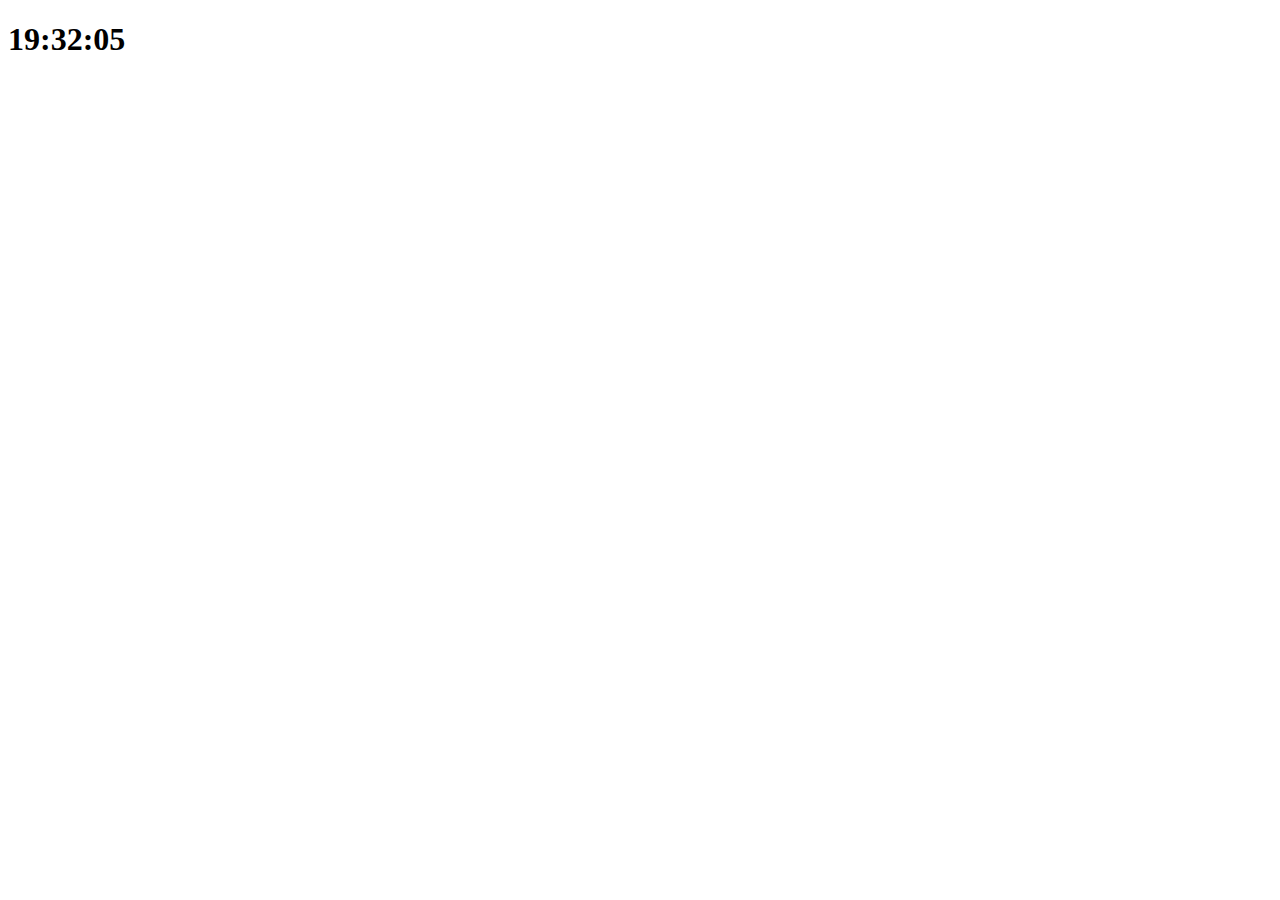
==== src/index.html @ bc289e4f "first commit" ====
<!DOCTYPE html>
<html lang="ko">
  <head>
    <meta charset="UTF-8" />
    <meta http-equiv="X-UA-Compatible" content="IE=edge" />
    <meta name="viewport" content="width=device-width, initial-scale=1.0" />
    <title>Document</title>
    <link rel="stylesheet" href="css/clock.css" />
  </head>
  <body>
    <div class="js-clock">
      <h1>00:00</h1>
    </div>
    <script src="js/clock.js"></script>
  </body>
</html>
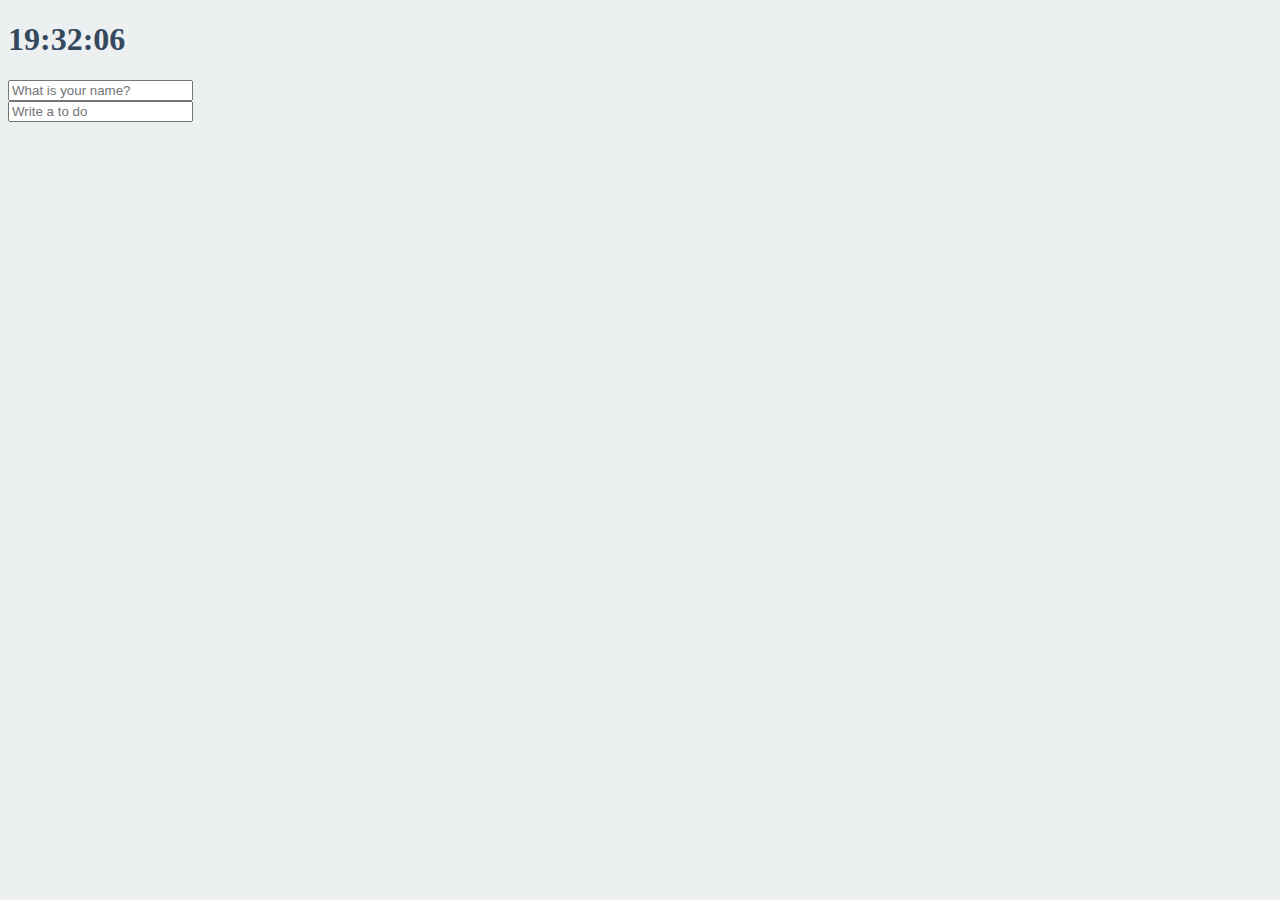
==== commit 296a1cab: "todoList" ====
--- a/src/index.html
+++ b/src/index.html
@@ -11,6 +11,16 @@
     <div class="js-clock">
       <h1>00:00</h1>
     </div>
+    <form class="js-form form">
+      <input type="text" placeholder="What is your name?" />
+    </form>
+    <h4 class="js-greetings greetings"></h4>
+    <form class="js-toDoForm">
+      <input type="text" placeholder="Write a to do" />
+    </form>
+    <ul class="js-toDoList"></ul>
     <script src="js/clock.js"></script>
+    <script src="js/gretting.js"></script>
+    <script src="js/todo.js"></script>
   </body>
 </html>
--- a/src/css/clock.css
+++ b/src/css/clock.css
@@ -0,0 +1,22 @@
+body {
+  background-color: #ecf0f1;
+}
+.btn {
+  cursor: pointer;
+}
+h1 {
+  color: #34495e;
+  transition: color 0.5s ease-in-out;
+}
+.clicked {
+  color: #7f8c8d;
+}
+
+.form,
+.greetings {
+  display: none;
+}
+
+.showing {
+  display: block;
+}
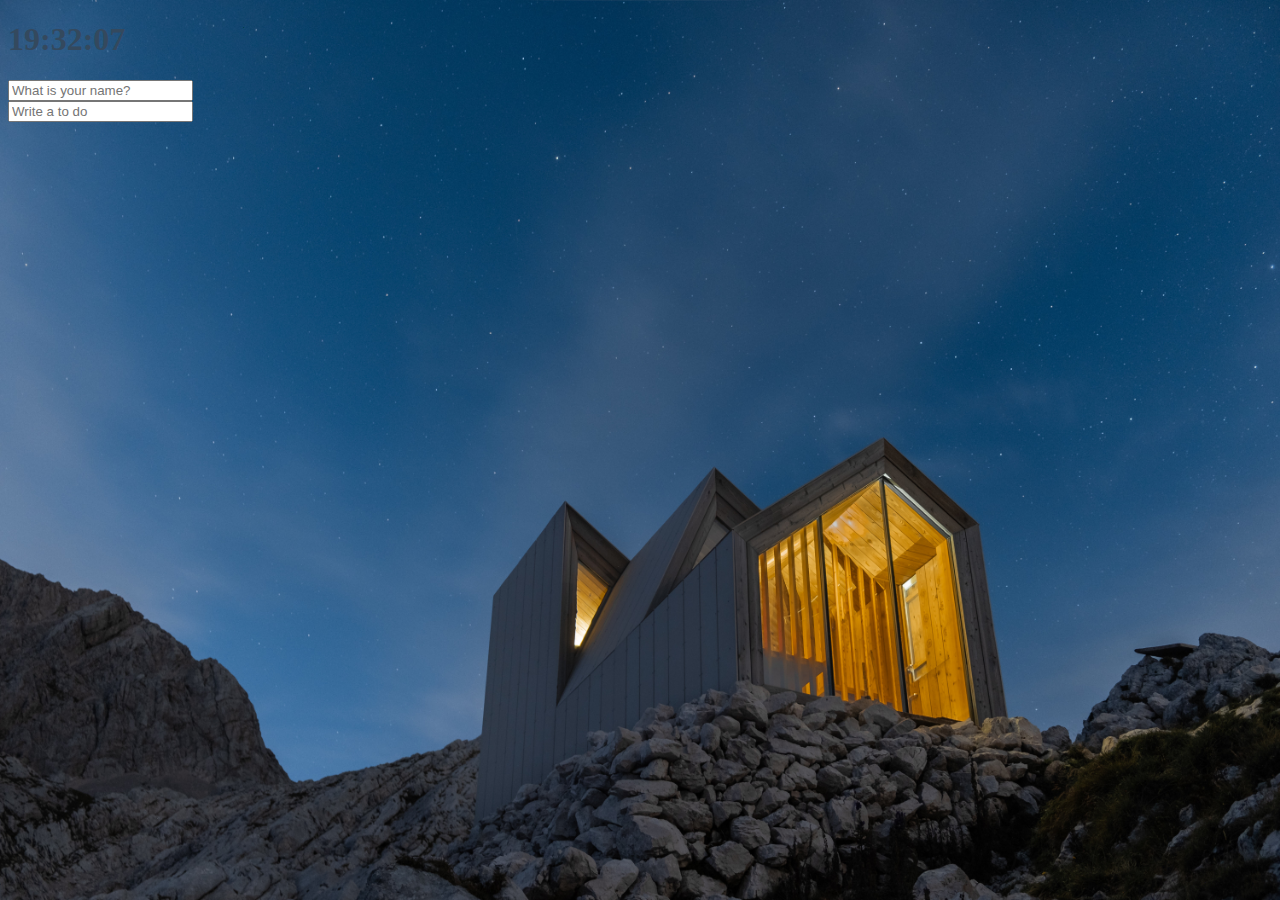
==== commit 3de4d57c: "add background" ====
--- a/src/index.html
+++ b/src/index.html
@@ -5,7 +5,7 @@
     <meta http-equiv="X-UA-Compatible" content="IE=edge" />
     <meta name="viewport" content="width=device-width, initial-scale=1.0" />
     <title>Document</title>
-    <link rel="stylesheet" href="css/clock.css" />
+    <link rel="stylesheet" href="css/styles.css" />
   </head>
   <body>
     <div class="js-clock">
@@ -22,5 +22,6 @@
     <script src="js/clock.js"></script>
     <script src="js/gretting.js"></script>
     <script src="js/todo.js"></script>
+    <script src="js/bg.js"></script>
   </body>
 </html>
--- a/src/css/styles.css
+++ b/src/css/styles.css
@@ -0,0 +1,41 @@
+body {
+  background-color: #2f3640;
+}
+.btn {
+  cursor: pointer;
+}
+h1 {
+  color: #34495e;
+  transition: color 0.5s ease-in-out;
+}
+.clicked {
+  color: #7f8c8d;
+}
+
+.form,
+.greetings {
+  display: none;
+}
+
+.showing {
+  display: block;
+}
+
+@keyframes fadeIn {
+  from {
+    opacity: 0;
+  }
+  to {
+    opacity: 1;
+  }
+}
+
+.bgImage {
+  position: absolute;
+  top: 0;
+  left: 0;
+  width: 100%;
+  height: 100%;
+  z-index: -1;
+  animation: fadeIn 0.5s linear;
+}
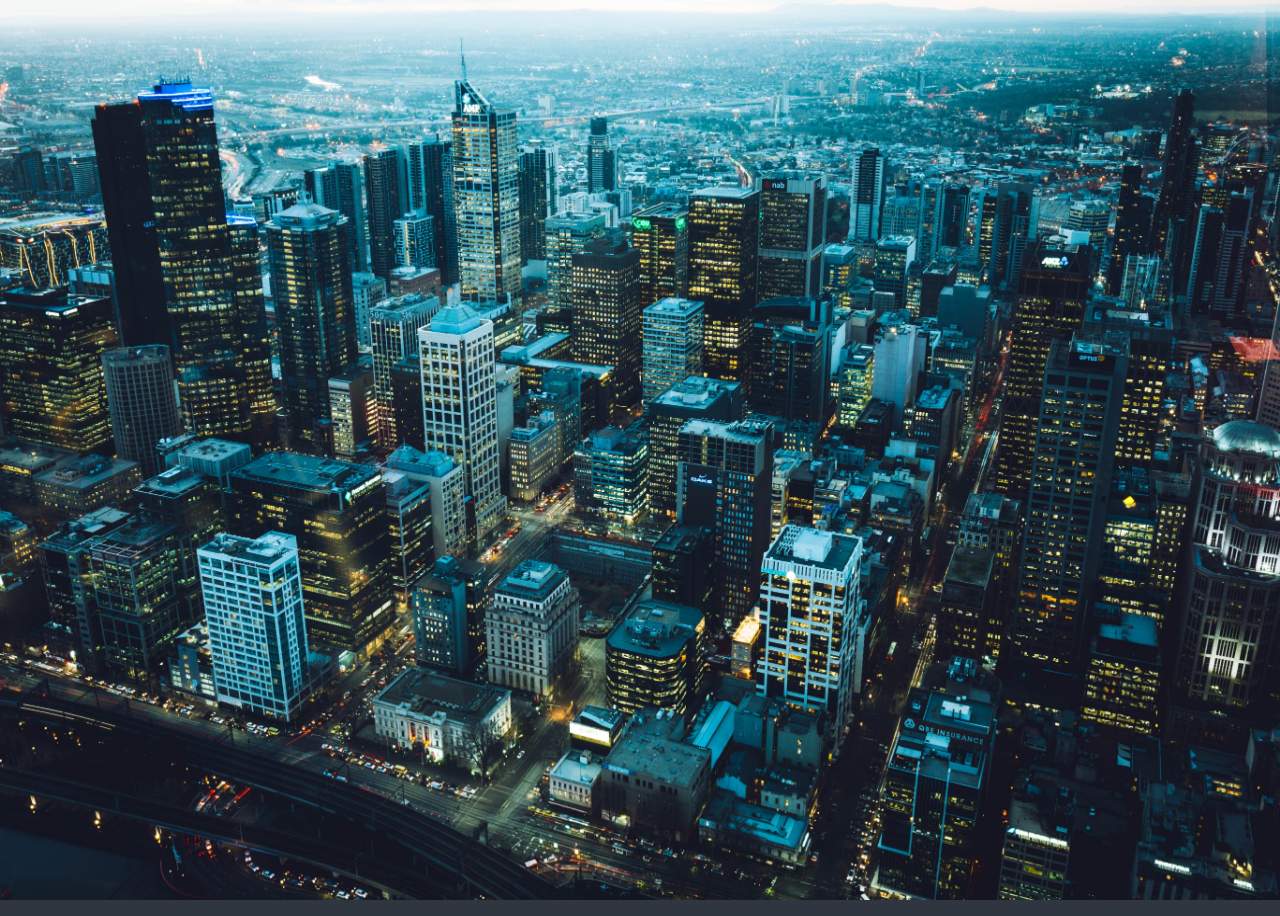
==== commit 2dfaad17: "update css" ====
--- a/src/index.html
+++ b/src/index.html
@@ -8,17 +8,19 @@
     <link rel="stylesheet" href="css/styles.css" />
   </head>
   <body>
-    <div class="js-clock">
-      <h1>00:00</h1>
+    <div class="container">
+      <div class="js-clock clock">
+        <div>00:00:00</div>
+      </div>
+      <form class="js-form form">
+        <input type="text" placeholder="What is your name?" />
+      </form>
+      <div class="js-greetings greetings"></div>
+      <form class="js-toDoForm">
+        <input type="text" placeholder="Write a to do" />
+      </form>
+      <ul class="js-toDoList toDoList"></ul>
     </div>
-    <form class="js-form form">
-      <input type="text" placeholder="What is your name?" />
-    </form>
-    <h4 class="js-greetings greetings"></h4>
-    <form class="js-toDoForm">
-      <input type="text" placeholder="Write a to do" />
-    </form>
-    <ul class="js-toDoList"></ul>
     <script src="js/clock.js"></script>
     <script src="js/gretting.js"></script>
     <script src="js/todo.js"></script>
--- a/src/css/styles.css
+++ b/src/css/styles.css
@@ -1,41 +1,20 @@
+@import "keyframes.css";
+@import "clock.css";
+@import "another.css";
+@import "greetings.css";
+@import "todo.css";
+@import "bg.css";
+
+:root {
+  --white: #ecf0f1;
+}
+
 body {
   background-color: #2f3640;
+  display: flex;
+  justify-content: center;
+  align-items: center;
+  height: 100vh;
+  flex-direction: column;
+  box-sizing: border-box;
 }
-.btn {
-  cursor: pointer;
-}
-h1 {
-  color: #34495e;
-  transition: color 0.5s ease-in-out;
-}
-.clicked {
-  color: #7f8c8d;
-}
-
-.form,
-.greetings {
-  display: none;
-}
-
-.showing {
-  display: block;
-}
-
-@keyframes fadeIn {
-  from {
-    opacity: 0;
-  }
-  to {
-    opacity: 1;
-  }
-}
-
-.bgImage {
-  position: absolute;
-  top: 0;
-  left: 0;
-  width: 100%;
-  height: 100%;
-  z-index: -1;
-  animation: fadeIn 0.5s linear;
-}
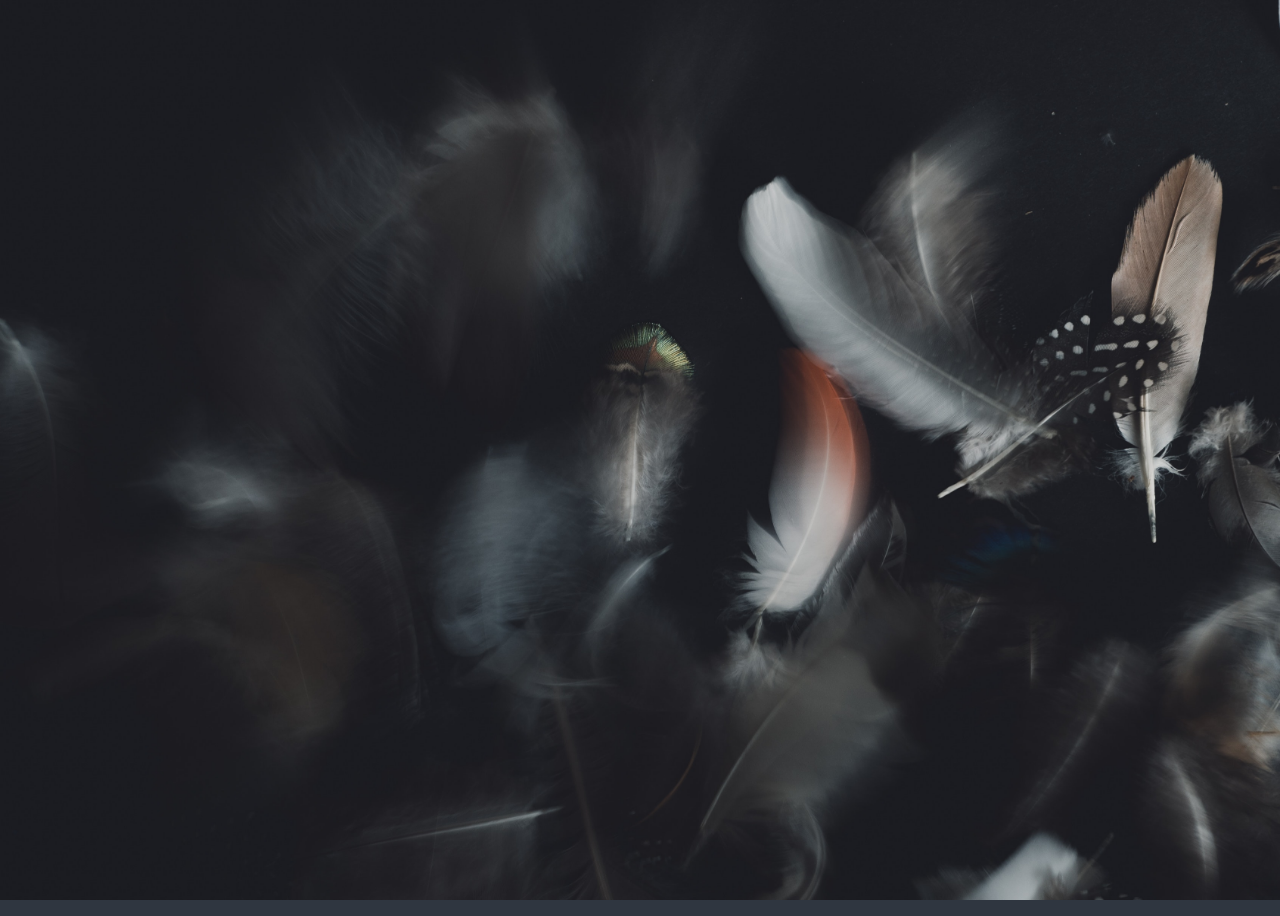
==== commit 7457cbcb: "add weather" ====
--- a/src/index.html
+++ b/src/index.html
@@ -8,6 +8,7 @@
     <link rel="stylesheet" href="css/styles.css" />
   </head>
   <body>
+    <div class="js-weather weather"></div>
     <div class="container">
       <div class="js-clock clock">
         <div>00:00:00</div>
@@ -25,5 +26,6 @@
     <script src="js/gretting.js"></script>
     <script src="js/todo.js"></script>
     <script src="js/bg.js"></script>
+    <script src="js/weather.js"></script>
   </body>
 </html>
--- a/src/css/styles.css
+++ b/src/css/styles.css
@@ -1,9 +1,10 @@
 @import "keyframes.css";
 @import "clock.css";
-@import "another.css";
 @import "greetings.css";
 @import "todo.css";
+@import "weather.css";
 @import "bg.css";
+@import "another.css";
 
 :root {
   --white: #ecf0f1;
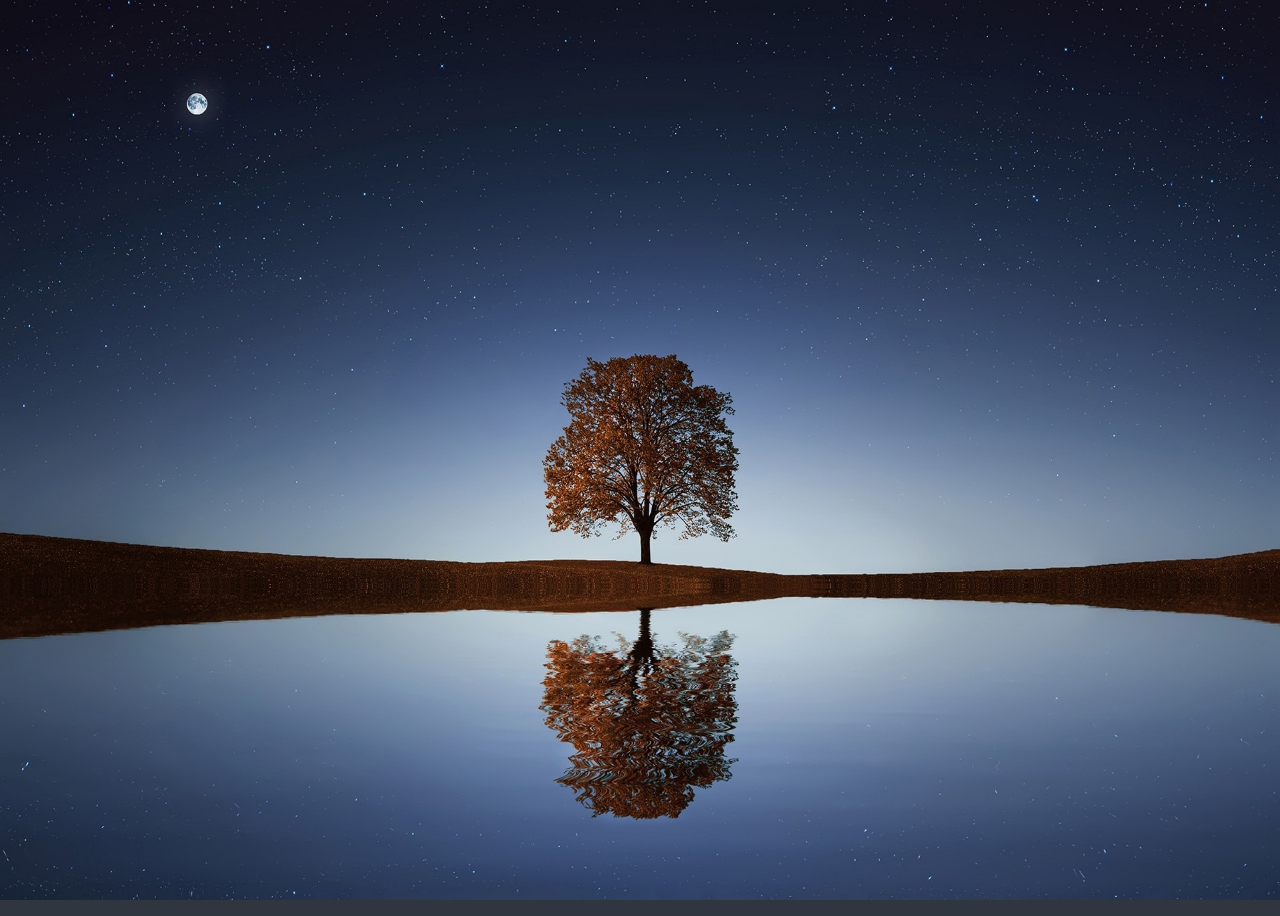
==== commit 668327d5: "add bg & upside" ====
--- a/src/index.html
+++ b/src/index.html
@@ -8,16 +8,18 @@
     <link rel="stylesheet" href="css/styles.css" />
   </head>
   <body>
-    <div class="js-weather weather"></div>
+    <div class="upside">
+      <div class="js-weather weather"></div>
+    </div>
     <div class="container">
       <div class="js-clock clock">
         <div>00:00:00</div>
       </div>
-      <form class="js-form form">
+      <form class="js-form">
         <input type="text" placeholder="What is your name?" />
       </form>
       <div class="js-greetings greetings"></div>
-      <form class="js-toDoForm">
+      <form class="js-toDoForm toDoForm">
         <input type="text" placeholder="Write a to do" />
       </form>
       <ul class="js-toDoList toDoList"></ul>
--- a/src/css/styles.css
+++ b/src/css/styles.css
@@ -2,12 +2,14 @@
 @import "clock.css";
 @import "greetings.css";
 @import "todo.css";
-@import "weather.css";
+@import "upside.css";
 @import "bg.css";
 @import "another.css";
 
 :root {
   --white: #ecf0f1;
+  --gray: #7f8c8d;
+  --black: #2f3640;
 }
 
 body {
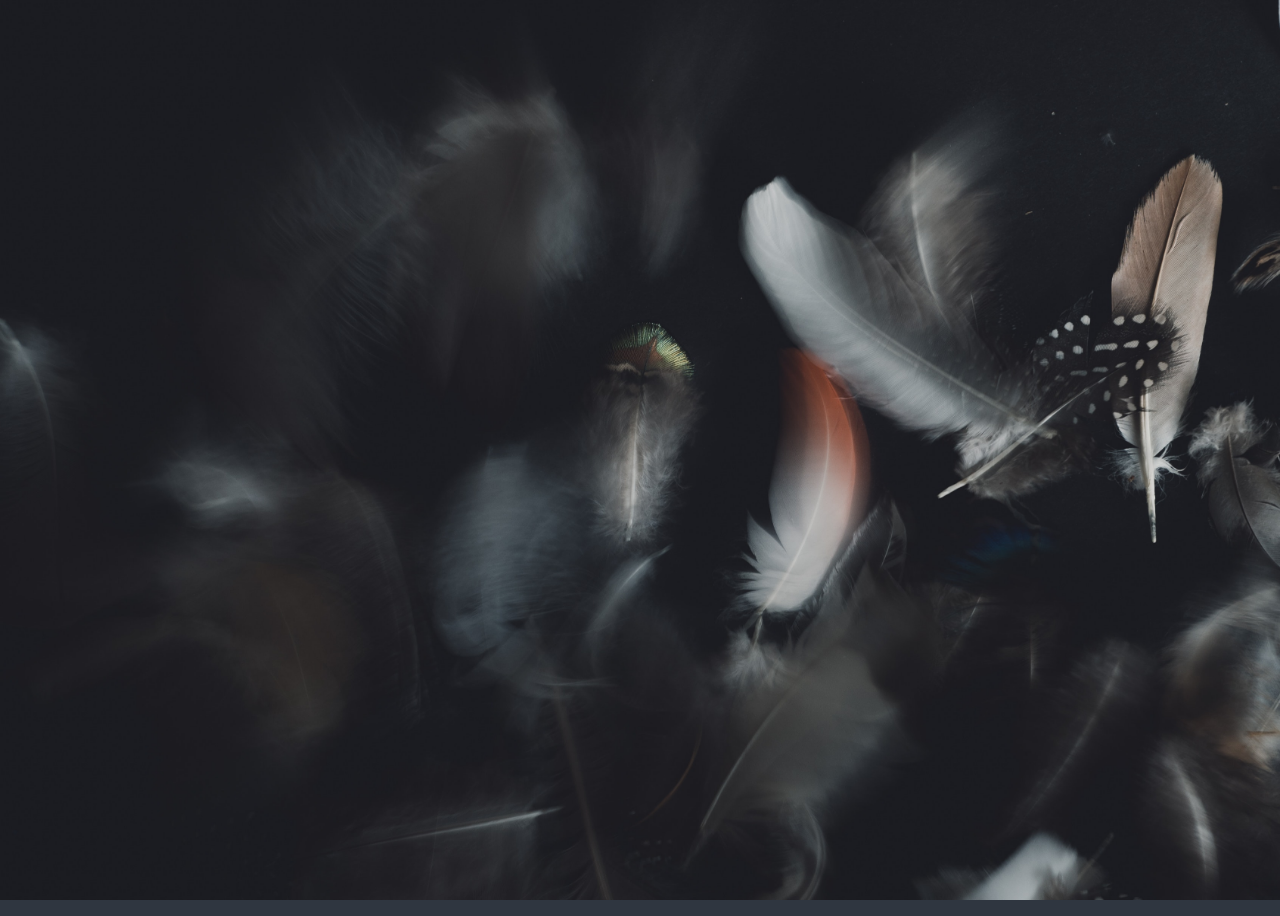
==== commit 58b02255: "js-chrome-app v.0.0.1" ====
--- a/src/index.html
+++ b/src/index.html
@@ -9,6 +9,7 @@
   </head>
   <body>
     <div class="upside">
+      <div class="js-loading loading"></div>
       <div class="js-weather weather"></div>
     </div>
     <div class="container">
--- a/src/css/styles.css
+++ b/src/css/styles.css
@@ -20,4 +20,5 @@
   height: 100vh;
   flex-direction: column;
   box-sizing: border-box;
+  overflow: hidden;
 }
